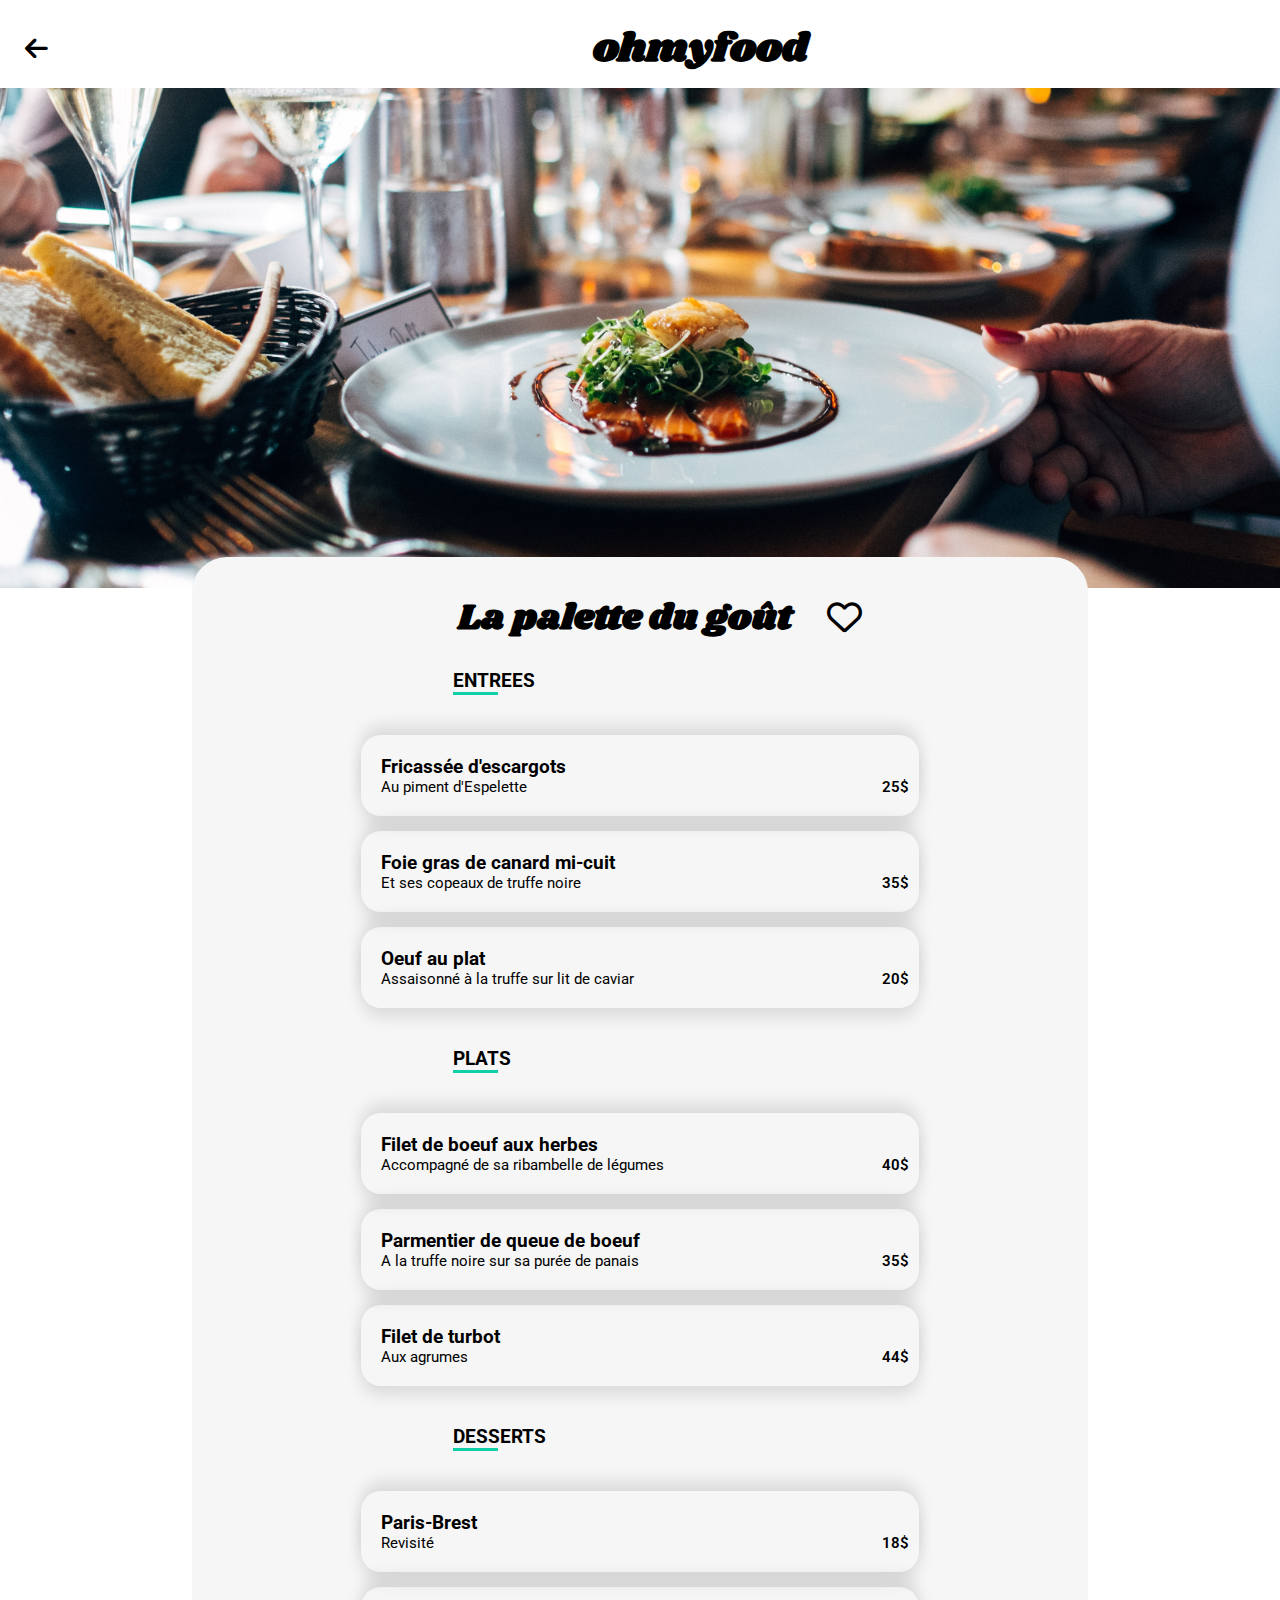
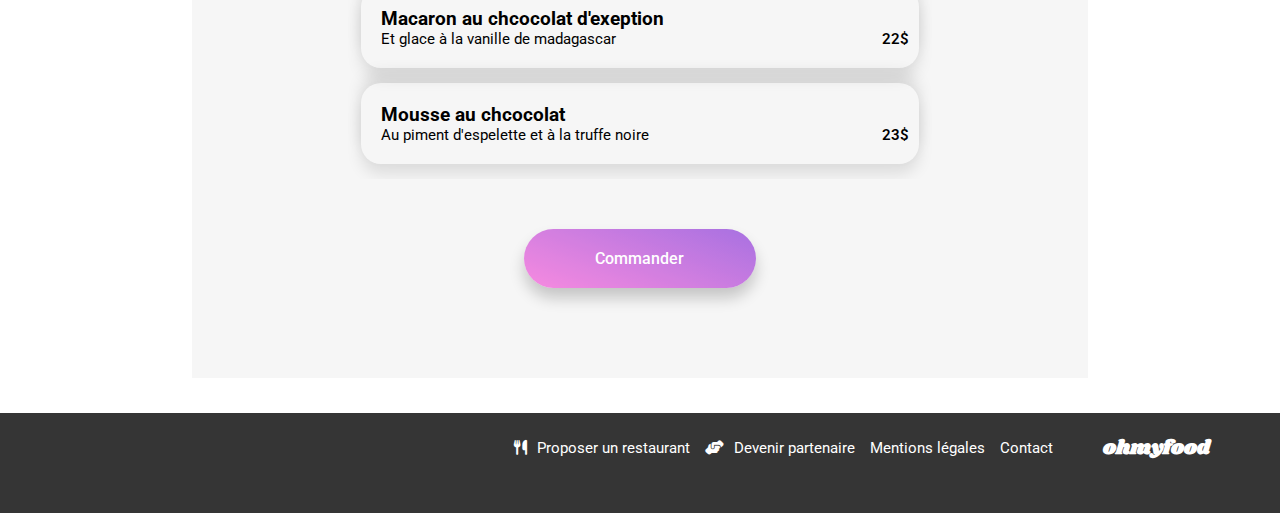
==== Lapalettedugout.html @ 956a102d "add files" ====
<!DOCTYPE html>
<html>
    <head>
        <title>ohmyfood</title>
        <link rel="stylesheet" href="sass/styles.css">
        <link href="https://fonts.googleapis.com/css2?family=Shrikhand&display=swap" rel="stylesheet">
        <link href='https://fonts.googleapis.com/css?family=Roboto' rel='stylesheet'>
        <link rel="stylesheet" href="https://cdnjs.cloudflare.com/ajax/libs/font-awesome/6.4.2/css/all.min.css">
        <meta name="viewport" content="width=device-width, initial-scale=1" />

    </head>

    <body>
     <header class="header-nav-palette">

        <a href="index.html" class="header-nav-arrow">
            <i class="fa-solid fa-arrow-left"></i>
        </a>

       <div class="logo-container">
        <h1>ohmyfood</h1>
       </div>

     </header>

        
         <div class="hero-picture">
             <img src="image/jay-wennington-N_Y88TWmGwA-unsplash.jpg" alt="restaurant">
         </div>
        



         <section class="restaurant-menues">

            <div class="restaurant-name">
                <h1>La palette du goût</h1>
                <div class="restaurant-liked">
                <i class="fa-regular fa-heart"></i>
                </div>
            </div>
            
           <!---- Entrées -->
            <div class="menu-titre">

                <div class="text-entree">
                    <h3>ENTREES</h3>

                </div>
             
                <div class="menu-items">
                    
                <a href="#" class="#">
                    <article class="menu-item">
                        <div class="menu-item-text">
                        <h2>    Fricassée d'escargots</h2>
                        <p>Au piment d'Espelette</p>
                        </div>

                        <div class="menu-price">
                            <p>25$</p>
                        </div>
                    </article>
                </a>

                <a href="#" class="#">
                    <article class="menu-item">
                        <div class="menu-item-text">
                        <h2>Foie gras de canard mi-cuit</h2>
                        <p>Et ses copeaux de truffe noire</p>
                        </div>

                        <div class="menu-price">
                            <p>35$</p>
                        </div>
                    </article>
                </a>

                <a href="#" class="#">
                    <article class="menu-item">
                        <div class="menu-item-text">
                        <h2>Oeuf au plat </h2>
                        <p>Assaisonné à la truffe sur lit de caviar</p>
                        </div>

                        <div class="menu-price">
                            <p>20$</p>
                        </div>
                    </article>
                </a>

                </div>

                <!--Plats principaux-->

                <div class="menu-titre">

                    <div class="text-entree">
                        <h3>PLATS</h3>
    
                    </div>
                 
                    <div class="menu-items">
                        
                    <a href="#" class="#">
                        <article class="menu-item">
                            <div class="menu-item-text">
                            <h2>Filet de boeuf aux herbes</h2>
                            <p>Accompagné de sa ribambelle de légumes</p>
                            </div>
    
                            <div class="menu-price">
                                <p>40$</p>
                            </div>
                        </article>
                    </a>
    
                    <a href="#" class="#">
                        <article class="menu-item">
                            <div class="menu-item-text">
                            <h2>Parmentier de queue de boeuf</h2>
                            <p>A la truffe noire sur sa purée de panais</p>
                            </div>
    
                            <div class="menu-price">
                                <p>35$</p>
                            </div>
                        </article>
                    </a>
    
                    <a href="#" class="#">
                        <article class="menu-item">
                            <div class="menu-item-text">
                            <h2>Filet de turbot</h2>
                            <p>Aux agrumes</p>
                            </div>
    
                            <div class="menu-price">
                                <p>44$</p>
                            </div>
                        </article>
                    </a>
    
                 </div>


                <!-- Dessert -->

                <div class="menu-titre">

                    <div class="text-entree">
                        <h3>DESSERTS</h3>
    
                    </div>
                 
                    <div class="menu-items">
                        
                    <a href="#" class="#">
                        <article class="menu-item">
                            <div class="menu-item-text">
                            <h2>Paris-Brest </h2>
                            <p>Revisité</p>
                            </div>
    
                            <div class="menu-price">
                                <p>18$</p>
                            </div>
                        </article>
                    </a>
    
                    <a href="#" class="#">
                        <article class="menu-item">
                            <div class="menu-item-text">
                            <h2>Macaron au chcocolat d'exeption</h2>
                            <p>Et glace à la vanille de madagascar</p>
                            </div>
    
                            <div class="menu-price">
                                <p>22$</p>
                            </div>
                        </article>
                    </a>
    
                    <a href="#" class="#">
                        <article class="menu-item">
                            <div class="menu-item-text">
                            <h2>Mousse au chcocolat</h2>
                            <p>Au piment d'espelette et à la truffe noire</p>
                            </div>
    
                            <div class="menu-price">
                                <p>23$</p>
                            </div>
                        </article>
                    </a>
    
                </div>
             </div>


             <div class="hero">
                <div class="hero-text"> 
                <button class="button-primary">Commander</button>
                </div>
            </div>
                    

         </section>    
         

         <footer> 
            <div class="footer-nav">

                <div class="footer-logo">
                    <h1>ohmyfood</h1>
                </div>
                    
                <ul class="Footer-items">
                    <li class="Footer-items"><a ><i class="fa-solid fa-utensils"></i>Proposer un restaurant</a></li>
                    <li class="Footer-items"><a><i class="fa-solid fa-handshake-angle"></i>Devenir partenaire </a></li>
                    <li class="Footer-items"><a>Mentions légales</a></li>
                    <li class="Footer-items"><a>Contact</a></li>
                   
                </ul>

            </div>   
     </footer>
         
    
             
        

    </body>

                        
        
</html>
---- sass/styles.css ----
@charset "UTF-8";
/** Main section*/
/** Main restaurant card*/
/** Main restaurant card end*/
/** Main section*/
/** Main restaurant card*/
/** Main restaurant card end*/
header {
  /* -- LA ROUE (spinner) -- */
  /* -- L'ANIMATION de rotation du loader -- */
  /* -- L'ANIMATION qui fait disparaître le conteneur loader-wrapper -- */
  display: flex;
  font-family: "shrikhand", cursive;
  justify-content: center;
  align-items: center;
  color: black;
  font-size: 20px;
  margin-top: 20px;
  display: flex;
  flex-direction: column;
  justify-content: center;
  align-items: center;
  width: 100%;
}
header .loader-wrapper {
  position: fixed; /* On se fixe à la fenêtre */
  top: 0;
  left: 0;
  width: 100vw; /* On prend toute la largeur de la fenêtre */
  height: 100vh; /* ... et toute la hauteur */
  background-color: #99E2D0;
  display: flex; /* Pour centrer la roue */
  align-items: center;
  justify-content: center;
  z-index: 9999; /* Devant tout autre élément */
  /* On crée une animation qui va faire disparaître le conteneur au bout de X secondes */
  /* Durée d'animation: 1s | Délai avant de commencer l'animation: 2s */
  animation: fadeOut 1s ease 2s forwards;
}
header .loader {
  /* Anneau : large bord clair, dessus coloré, cercle arrondi */
  border: 16px solid #f3f3f3; /* Gris clair */
  border-top: 16px solid #9356DC; /* Couleur d'accent */
  border-radius: 50%; /* Cercle */
  width: 120px;
  height: 120px;
  animation: spin 2s linear infinite; /* Tourne sur lui-même */
}
@keyframes spin {
  0% {
    transform: rotate(0deg);
  }
  100% {
    transform: rotate(360deg);
  }
}
@keyframes fadeOut {
  100% {
    opacity: 0; /* On rend transparent */
    visibility: hidden; /* Pour ne plus le voir/sélectionner */
  }
}
header .header-nav {
  display: flex;
  font-family: "shrikhand", cursive;
  justify-content: center;
  align-items: center;
  color: black;
  font-size: 20px;
  margin-top: 20px;
  width: 100%;
  background-color: #EAEAEA;
  box-shadow: 1px 5px 7px rgba(0, 0, 0, 0.2), 0px -2px 7px rgba(0, 0, 0, 0.2);
  height: 60px;
}
header .header-nav i {
  padding-right: 20px;
}

/** Main section*/
/** Main restaurant card*/
/** Main restaurant card end*/
.hero {
  display: flex;
  flex-direction: column;
  justify-content: center;
  align-items: center;
  width: 100%;
  font-family: "Roboto", sans-serif;
  background-color: #F6F6F6;
  padding-top: 50px;
  padding-bottom: 0px;
}
.hero .hero-text {
  display: flex;
  flex-direction: column;
  justify-content: center;
  align-items: center;
  width: 100%;
  text-align: center;
  padding-bottom: 30px;
}
@media (min-width: 768px) {
  .hero .hero-text .formobile {
    display: none;
  }
}
.hero .hero-text h1 {
  margin-bottom: 30px;
}
.hero .hero-text p {
  font-size: 15px;
  padding-bottom: 40px;
}
.hero .hero-text .button-primary {
  border-radius: 30px;
  display: flex;
  justify-content: center;
  align-items: center;
  background: linear-gradient(0deg, rgba(255, 255, 255, 0.15) 0%, rgba(255, 255, 255, 0.15) 100%), linear-gradient(201deg, #9356DC -5.2%, #FF79DA 110.74%);
  color: white;
  padding: 15px;
  font-family: Roboto, sans-serif;
  font-size: 16px;
  font-style: normal;
  font-weight: 500;
  line-height: normal;
  border: none;
  align-self: center;
  justify-self: center;
  padding: 20px;
  margin-bottom: 60px;
  box-shadow: 0px 10px 15px rgba(0, 0, 0, 0.2);
}
.hero .hero-text .button-primary:hover:hover::before {
  content: "";
  position: absolute;
  top: 0;
  left: 0;
  width: 100%;
  height: 100%;
  pointer-events: none;
  background: linear-gradient(120deg, rgba(255, 255, 255, 0) 0%, rgba(255, 255, 255, 0.2) 50%, rgba(255, 255, 255, 0) 100%);
  transition: background 0.4s;
}

/** Main section*/
/** Main restaurant card*/
/** Main restaurant card end*/
main {
  padding-top: 60px;
}

.restaurant-nav h1 {
  padding-left: 25px;
  font-size: 23px;
}
@media (min-width: 768px) {
  .restaurant-nav h1 {
    margin-left: 5%;
  }
}

@media (min-width: 768px) {
  .nav_item {
    display: flex;
    flex-position: row;
    justify-content: center;
  }
}

.nav-items {
  display: flex;
  justify-content: center;
  align-items: center;
  padding: 30px;
  font-family: "Roboto", sans-serif;
  flex-direction: row;
  padding-left: 0px;
  border: 1px solid lightgrey;
  border-radius: 20px;
  color: black;
  list-style: none;
  margin-top: 30px;
  box-shadow: 0px 10px 15px rgba(0, 0, 0, 0.1);
  text-decoration: none;
  position: relative;
  width: 77%;
  justify-self: center;
  background-color: #F6F6F6;
}
@media (min-width: 768px) {
  .nav-items {
    width: 23%;
    margin-right: 45px;
  }
}
.nav-items .nav-number {
  border: 1px transparent;
  background-color: #9356DC;
  color: white;
  padding: 5px;
  padding-left: 9px;
  padding-right: 9px;
  border-radius: 20px;
  position: absolute;
  left: -17px;
}
.nav-items .nav-number2 {
  border: 1px transparent;
  background-color: #9356DC;
  color: white;
  padding: 5px;
  padding-left: 9px;
  padding-right: 9px;
  border-radius: 20px;
  position: absolute;
  right: 55px;
}
.nav-items .fa-solid {
  font-size: 27px;
  color: grey;
}
.nav-items .fa-solid:hover {
  color: #9356DC;
}
.nav-items h3 {
  padding-left: 25px;
  font-size: 19px;
  font-weight: 400;
}

/** Main section*/
/** Main restaurant card*/
/** Main restaurant card end*/
footer {
  background-color: #353535;
  width: 100%;
  height: 100px;
}
@media (min-width: 768px) {
  footer {
    align-content: center;
  }
}
footer .footer-nav {
  width: 100%;
  background-color: var(--Grey, #353535);
  padding-bottom: 30px;
}
@media (min-width: 768px) {
  footer .footer-nav {
    display: flex;
    flex-direction: row-reverse;
    width: 100%;
    align-items: center;
    align-self: center;
  }
}
footer .footer-nav h1 {
  font-size: 20px;
}
footer .footer-nav .footer-logo {
  display: flex;
  font-family: "shrikhand", cursive;
  justify-content: center;
  align-items: center;
  color: black;
  font-size: 20px;
  margin-top: 20px;
  color: white;
  display: flex;
  padding-bottom: 15px;
  padding-top: 20px;
  font-size: 20px;
  font-size: 16px;
  background: var(--Grey, #353535);
  justify-self: flex-start;
}
@media (min-width: 768px) {
  footer .footer-nav .footer-logo {
    padding: 0px;
    padding-left: 50px;
    padding-right: 70px;
    margin: 0px;
  }
}
@media (min-width: 768px) {
  footer .footer-nav .Footer-items {
    display: flex;
    flex-direction: row;
    justify-content: space-around;
    align-items: center;
    padding: 0px 0px 0px 15px;
    align-self: center;
    font-size: 15px;
  }
}
@media (min-width: 768px) {
  footer .footer-nav .Footer-items-contact {
    display: flex;
    flex-direction: row;
    justify-content: space-around;
    align-items: center;
    padding: 0px 0px 0px 15px;
    margin-left: 20px;
    font-size: 15px;
  }
}
footer .footer-nav li {
  display: flex;
  justify-content: flex-start;
  align-items: center;
  text-decoration: none;
  color: white;
  padding-bottom: 10px;
  font-size: 20px;
  font-family: "Roboto", sans-serif;
}
footer .footer-nav li i {
  padding-right: 10px;
}

.restaurant {
  background-color: #F6F6F6;
  padding-top: 50px;
  margin-top: 70px;
  padding-bottom: 50px;
}

.section-title {
  padding-left: 30px;
  padding-bottom: 30px;
  font-family: "Roboto", sans-serif;
  justify-content: flex-start;
  font-size: 16px;
}
@media (min-width: 768px) {
  .section-title {
    padding-left: 7%;
  }
}

@media (min-width: 768px) {
  .restaurant-card-items {
    display: grid;
    grid-template-columns: repeat(2, 1fr);
    justify-items: center;
    align-items: center;
  }
}
.restaurant-card-items a {
  text-decoration: none;
}
.restaurant-card-items a .pop-up-text {
  text-decoration: none;
  background-color: #99E2D0;
  color: green;
  position: relative;
  top: -180px;
  right: -130px;
  padding: 7px;
}
@media (min-width: 768px) {
  .restaurant-card-items a {
    width: 80%;
    margin-bottom: 10px;
  }
}
.restaurant-card-items a .card {
  display: flex;
  flex-direction: column;
  justify-self: center;
  align-items: center;
  display: flex;
  width: 90%;
  margin-bottom: 25px;
  border-radius: 25px;
  text-decoration: none;
  box-shadow: 0px 10px 15px rgba(0, 0, 0, 0.1);
}
.restaurant-card-items a .card img {
  width: 100%;
  height: 200px;
  -o-object-fit: cover;
     object-fit: cover;
  border-radius: 25px 25px 0px 0px;
}
.restaurant-card-items a .card-content {
  display: flex;
  flex-direction: row;
  width: 100%;
}
.restaurant-card-items a .card-content .card-txt {
  font-family: "Roboto", sans-serif;
  font-size: 16px;
  color: black;
  padding-top: 20px;
  justify-items: flex-start;
  padding-left: 20px;
  padding-bottom: 20px;
  width: 70%;
}
.restaurant-card-items a .card-content .card-txt p {
  font-size: 18px;
  padding-top: 10px;
  font-weight: normal;
}
.restaurant-card-items a .card-content .card-icon {
  display: flex;
  justify-content: flex-end;
  padding-right: 40px;
  padding-top: 20px;
  padding-bottom: 20px;
  width: 30%;
}
.restaurant-card-items a .card-content .card-icon i {
  font-size: 27px;
  position: relative;
  display: inline-block;
  color: black;
  height: -moz-min-content;
  height: min-content;
  border-radius: 100%;
}
.restaurant-card-items a .card-content .card-icon i:hover {
  color: #9356DC;
  /* ajout de la couleur de fond coeur*/
}
.restaurant-card-items a .card-content .card-icon i:hover::before {
  content: "\f004";
  font-family: "Font Awesome 6 Free";
  font-weight: 900;
  top: 0;
  left: 0;
  width: 100%;
  height: 100%;
  z-index: 1;
}

body {
  width: 100%;
  font-family: "Roboto", sans-serif;
}

.header-nav-palette {
  display: flex;
  align-items: center;
  flex-direction: row;
  width: 100%;
  justify-content: center;
  padding-bottom: 10px;
  justify-self: center;
}
.header-nav-palette .header-nav-arrow {
  display: flex;
  flex-direction: row;
  justify-content: space-around;
  width: 30%;
  font-size: 26px;
  justify-content: start;
  text-decoration: none;
  color: black;
  position: relative;
  right: -25px;
  width: 10%;
}

.restaurant-menues {
  border-radius: 35px;
  background-color: #F6F6F6;
  position: relative;
  top: -35px;
}
@media (min-width: 768px) {
  .restaurant-menues {
    display: flex;
    flex-direction: column;
    width: 70%;
    justify-self: center;
  }
}

.logo-container {
  width: 95%;
  display: flex;
  flex-direction: row;
  align-items: center;
  justify-content: center;
}

.index-logo-container {
  width: 70%;
  display: flex;
  flex-direction: row;
  align-items: center;
  justify-content: center;
}

.hero-picture img {
  width: 100%;
  height: 250px;
  -o-object-fit: cover;
     object-fit: cover;
}
@media (min-width: 768px) {
  .hero-picture img {
    height: 500px;
    -o-object-fit: cover;
       object-fit: cover;
  }
}

.restaurant-name {
  display: flex;
  font-family: "shrikhand", cursive;
  justify-content: center;
  align-items: center;
  color: black;
  font-size: 20px;
  margin-top: 20px;
  font-size: 18px;
  display: flex;
  flex-direction: row;
  justify-content: flex-start;
  align-items: center;
  width: 100%;
  padding-left: 20px;
  margin-top: 0px;
  padding-top: 35px;
}
@media (min-width: 768px) {
  .restaurant-name {
    justify-content: center;
  }
}
.restaurant-name i {
  font-size: 35px;
  padding-left: 35px;
}

.menu-titre a {
  text-decoration: none;
  color: black;
}

.text-entree {
  display: flex;
  padding-left: 15px;
  padding-bottom: 10px;
  padding-top: 25px;
  margin-bottom: 5px;
}
@media (min-width: 768px) {
  .text-entree {
    justify-content: center;
    width: 60%;
  }
}
.text-entree h3 {
  border-bottom: solid rgb(17, 207, 166);
  width: 45px;
}
@media (min-width: 768px) {
  .text-entree h3 {
    justify-self: start;
  }
}

.menu-titre {
  display: flex;
  flex-direction: column;
  width: 100%;
}

.menu-items {
  display: flex;
  flex-direction: column;
  justify-content: center;
  padding-top: 25px;
}

.menu-item {
  display: flex;
  justify-self: center;
  flex-direction: row;
  margin-bottom: 15px;
  width: 87%;
  border-radius: 20px;
  box-shadow: 0px 10px 15px rgba(0, 0, 0, 0.1), 0px -10px 15px rgba(0, 0, 0, 0.1);
  padding: 20px 0px 20px 20px;
}
@media (min-width: 768px) {
  .menu-item {
    width: 60%;
  }
}
.menu-item h2 {
  font-size: 19px;
  font-weight: bold;
}
.menu-item p {
  font-size: 15px;
  padding-right: 10px;
}
.menu-item .menu-item-text {
  display: flex;
  flex-direction: column;
  width: 90%;
}
.menu-item .menu-price {
  display: flex;
  justify-content: flex-end;
  width: 10%;
  align-items: end;
  font-size: 22px;
  font-weight: 600;
}

.hero .button-primary {
  width: 62%;
}
@media (min-width: 768px) {
  .hero .button-primary {
    width: 26%;
  }
}

* {
  margin: 0;
  padding: 0;
}/*# sourceMappingURL=styles.css.map */
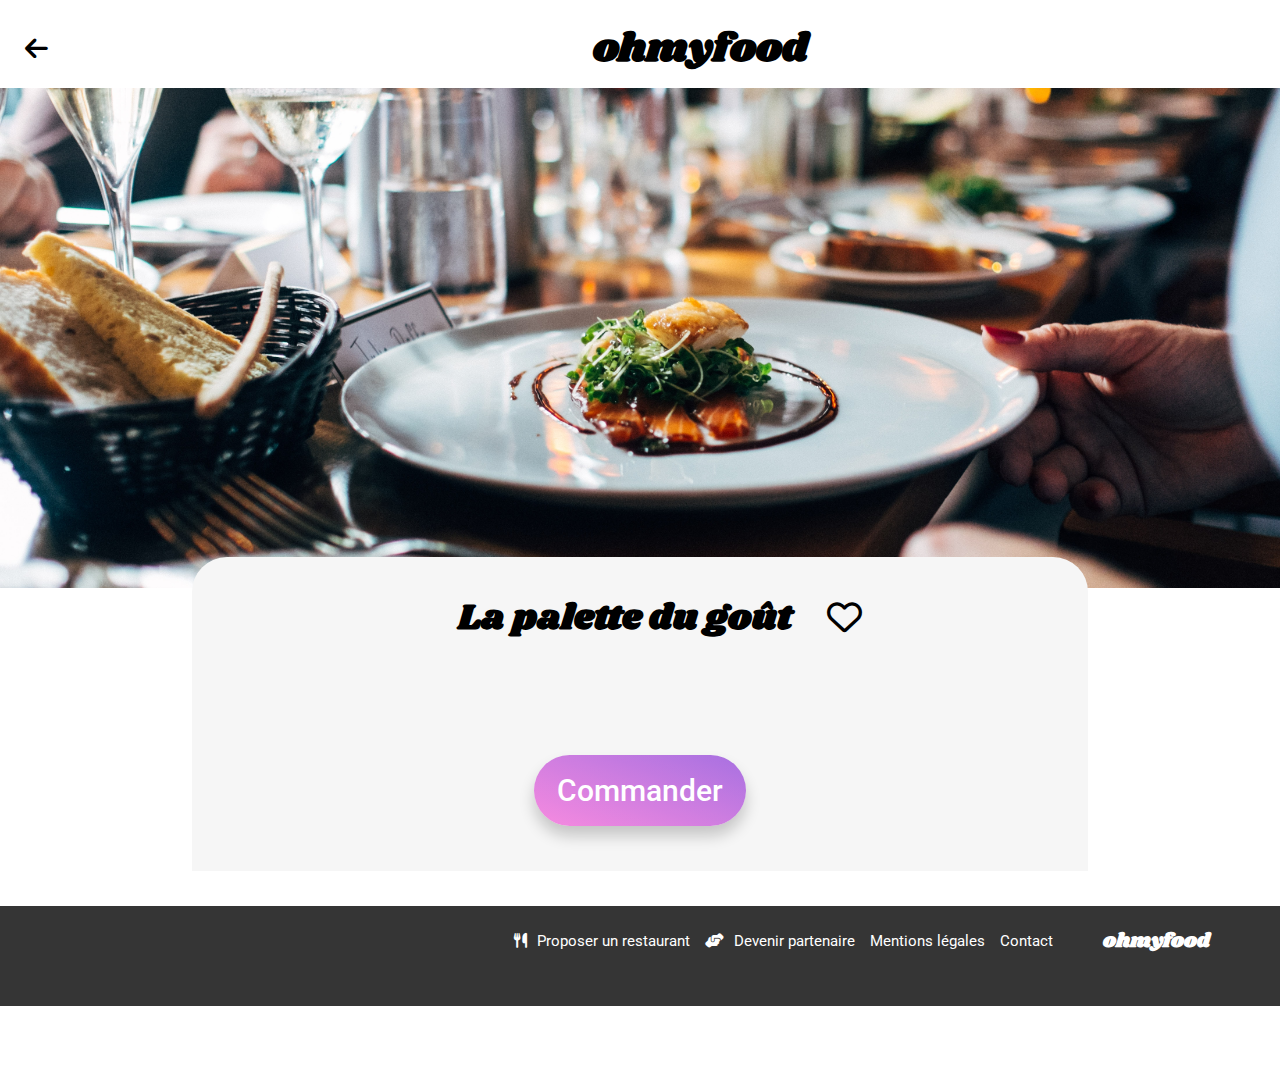
==== commit 662ee3c7: "Fading page effect" ====
--- a/Lapalettedugout.html
+++ b/Lapalettedugout.html
@@ -43,6 +43,7 @@
            <!---- Entrées -->
             <div class="menu-titre">
 
+            <section class="entree">
                 <div class="text-entree">
                     <h3>ENTREES</h3>
 
@@ -88,13 +89,13 @@
                         </div>
                     </article>
                 </a>
-
+            </section>
                 </div>
 
                 <!--Plats principaux-->
 
                 <div class="menu-titre">
-
+                <section class="menu">
                     <div class="text-entree">
                         <h3>PLATS</h3>
     
@@ -140,14 +141,14 @@
                             </div>
                         </article>
                     </a>
-    
+                </section>
                  </div>
 
 
                 <!-- Dessert -->
 
                 <div class="menu-titre">
-
+                <section class="dessert">
                     <div class="text-entree">
                         <h3>DESSERTS</h3>
     
@@ -193,7 +194,7 @@
                             </div>
                         </article>
                     </a>
-    
+                </section>
                 </div>
              </div>
 
--- a/sass/styles.css
+++ b/sass/styles.css
@@ -68,10 +68,12 @@
   color: black;
   font-size: 20px;
   margin-top: 20px;
+  font-family: roboto, sans-serif;
   width: 100%;
   background-color: #EAEAEA;
   box-shadow: 1px 5px 7px rgba(0, 0, 0, 0.2), 0px -2px 7px rgba(0, 0, 0, 0.2);
-  height: 60px;
+  height: 40px;
+  padding: 10px;
 }
 header .header-nav i {
   padding-right: 20px;
@@ -107,29 +109,34 @@
 }
 .hero .hero-text h1 {
   margin-bottom: 30px;
+  font-weight: 900;
+  font-size: 40px;
 }
 .hero .hero-text p {
-  font-size: 15px;
+  font-size: 20px;
   padding-bottom: 40px;
+  font-family: "Roboto", sans-serif;
+  font-weight: normal;
 }
 .hero .hero-text .button-primary {
-  border-radius: 30px;
+  position: relative;
+  border-radius: 90px;
   display: flex;
   justify-content: center;
   align-items: center;
   background: linear-gradient(0deg, rgba(255, 255, 255, 0.15) 0%, rgba(255, 255, 255, 0.15) 100%), linear-gradient(201deg, #9356DC -5.2%, #FF79DA 110.74%);
   color: white;
-  padding: 15px;
+  padding: 20px;
   font-family: Roboto, sans-serif;
-  font-size: 16px;
+  font-size: 30px;
   font-style: normal;
   font-weight: 500;
   line-height: normal;
   border: none;
   align-self: center;
   justify-self: center;
-  padding: 20px;
-  margin-bottom: 60px;
+  padding: 18px 23px 18px 23px;
+  margin-bottom: 15px;
   box-shadow: 0px 10px 15px rgba(0, 0, 0, 0.2);
 }
 .hero .hero-text .button-primary:hover:hover::before {
@@ -157,7 +164,7 @@
 }
 @media (min-width: 768px) {
   .restaurant-nav h1 {
-    margin-left: 5%;
+    margin-left: 7%;
   }
 }
 
@@ -173,7 +180,7 @@
   display: flex;
   justify-content: center;
   align-items: center;
-  padding: 30px;
+  padding: 25px;
   font-family: "Roboto", sans-serif;
   flex-direction: row;
   padding-left: 0px;
@@ -425,7 +432,6 @@
 }
 .restaurant-card-items a .card-content .card-icon i:hover {
   color: #9356DC;
-  /* ajout de la couleur de fond coeur*/
 }
 .restaurant-card-items a .card-content .card-icon i:hover::before {
   content: "\f004";
@@ -617,13 +623,39 @@
   font-weight: 600;
 }
 
-.hero .button-primary {
-  width: 62%;
-}
-@media (min-width: 768px) {
-  .hero .button-primary {
-    width: 26%;
-  }
+@keyframes expandAndFade {
+  0% {
+    max-height: 0;
+    opacity: 0;
+  }
+  100% {
+    max-height: 400px;
+    opacity: 1;
+  }
+}
+.entree,
+.menu,
+.dessert {
+  max-height: 0;
+  opacity: 0;
+  /* Important pour masquer le contenu quand max-height est 0 */
+  /* Juste pour visualiser la zone */
+  padding: 10px;
+}
+
+.entree {
+  animation: expandAndFade 2s ease forwards;
+  animation-delay: 0s;
+}
+
+.menu {
+  animation: expandAndFade 2s ease forwards;
+  animation-delay: 2s;
+}
+
+.dessert {
+  animation: expandAndFade 2s ease forwards;
+  animation-delay: 4s;
 }
 
 * {
